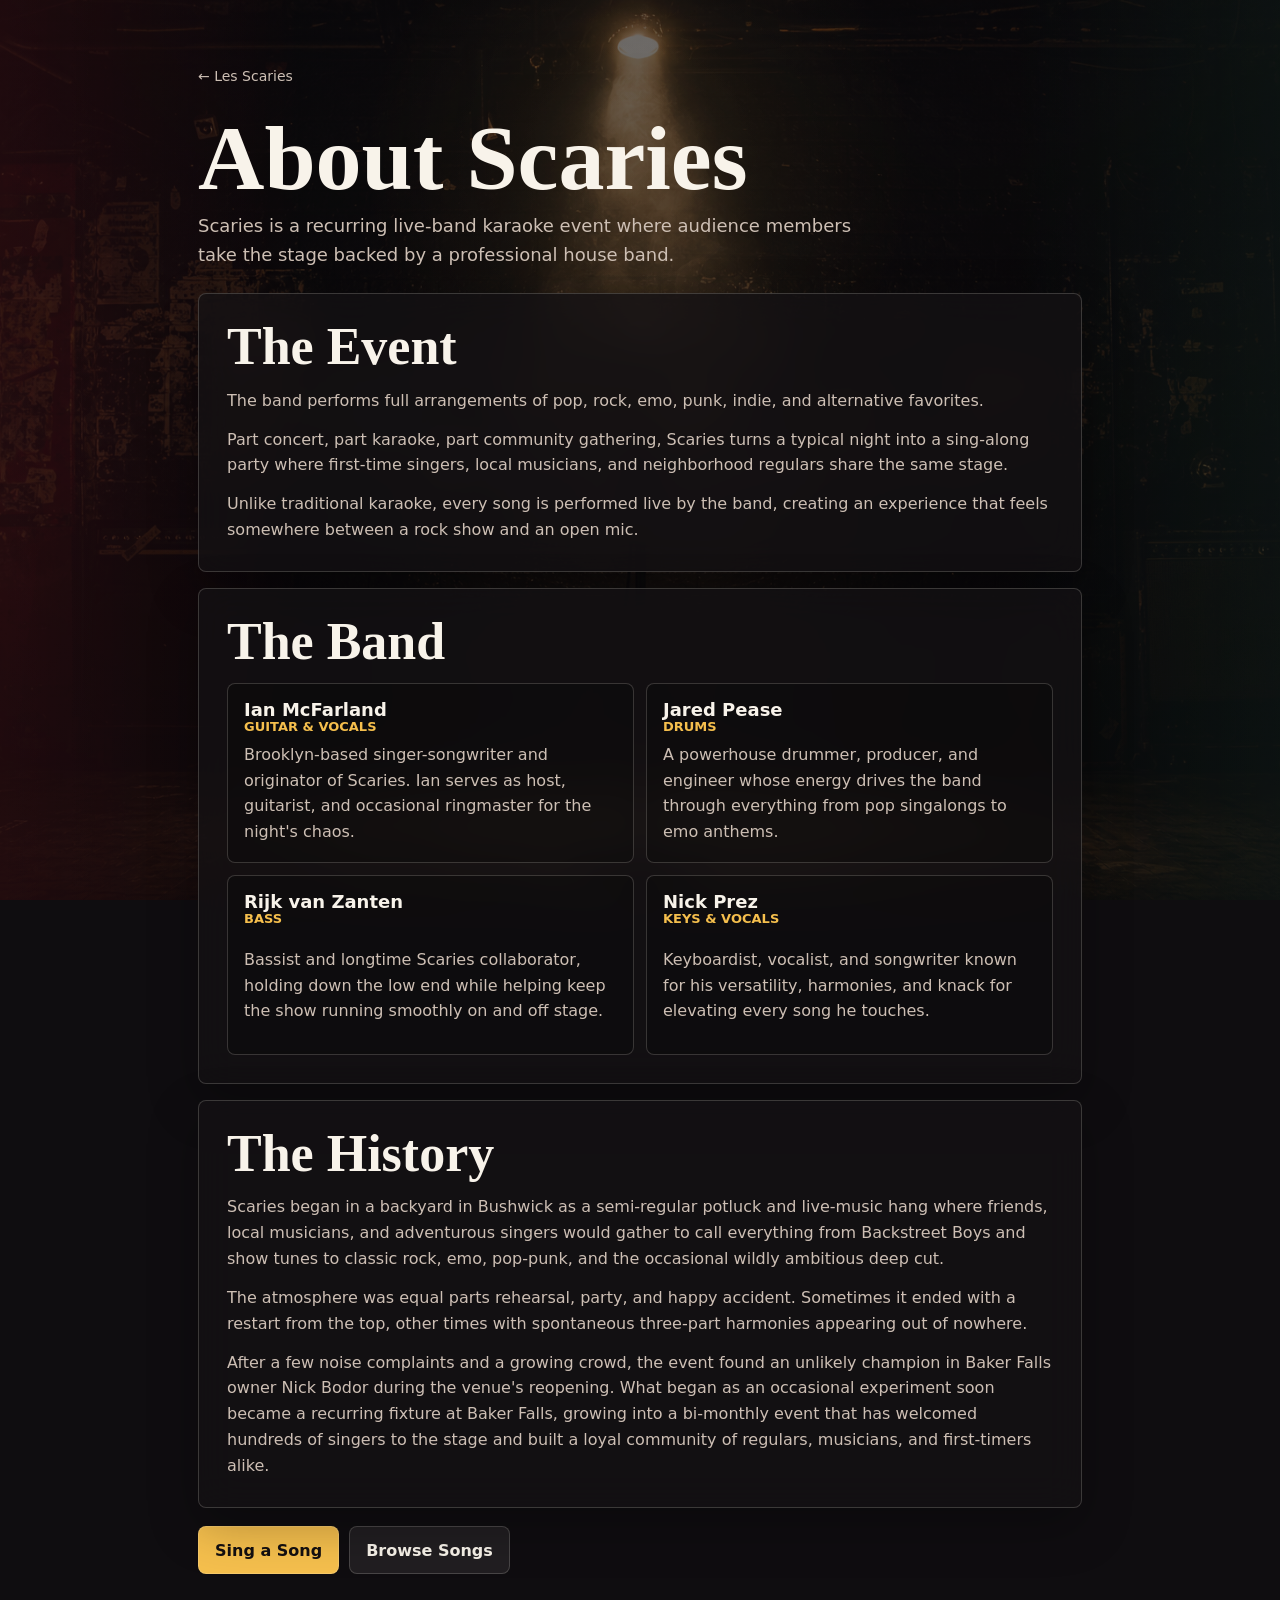
==== about.html @ 00993f41 "Add Scaries about page" ====
<!doctype html>
<html lang="en">
  <head>
    <meta charset="utf-8" />
    <meta name="viewport" content="width=device-width, initial-scale=1" />
    <title>About Scaries | Les Scaries</title>
    <meta
      name="description"
      content="Learn about Scaries, a recurring live-band karaoke event with a professional house band."
    />
    <style>
      :root {
        color-scheme: dark;
        --ink: #f8f3ea;
        --muted: #cdbfb4;
        --line: rgba(248, 243, 234, 0.18);
        --panel: rgba(20, 18, 20, 0.76);
        --red: #d92832;
        --gold: #f5bf4d;
        --green: #4ebf8d;
        --black: #0f0d10;
      }

      * {
        box-sizing: border-box;
      }

      body {
        margin: 0;
        min-height: 100vh;
        font-family:
          Inter, ui-sans-serif, system-ui, -apple-system, BlinkMacSystemFont,
          "Segoe UI", sans-serif;
        color: var(--ink);
        background:
          linear-gradient(180deg, rgba(15, 13, 16, 0.6), rgba(15, 13, 16, 0.92)),
          url("assets/les-scaries-stage.png") center / cover fixed,
          #0f0d10;
      }

      body::before {
        content: "";
        position: fixed;
        inset: 0;
        pointer-events: none;
        opacity: 0.42;
        background-image:
          radial-gradient(circle at 50% 18%, rgba(245, 191, 77, 0.16), transparent 18rem),
          linear-gradient(90deg, rgba(217, 40, 50, 0.26), transparent 24%, transparent 78%, rgba(78, 191, 141, 0.14)),
          linear-gradient(to bottom, rgba(0, 0, 0, 0.08), rgba(0, 0, 0, 0.76));
      }

      main {
        position: relative;
        z-index: 1;
        width: min(100%, 920px);
        margin: 0 auto;
        padding: clamp(24px, 5vw, 56px) 18px 40px;
      }

      .back {
        display: inline-flex;
        align-items: center;
        min-height: 40px;
        margin-bottom: 22px;
        color: var(--muted);
        text-decoration: none;
        font-size: 14px;
      }

      .back:hover,
      .back:focus-visible {
        color: var(--ink);
        outline: none;
      }

      header {
        display: grid;
        gap: 12px;
        max-width: 760px;
        margin-bottom: 24px;
      }

      h1,
      h2,
      h3 {
        margin: 0;
        letter-spacing: 0;
      }

      h1 {
        font-family: Georgia, "Times New Roman", serif;
        font-size: clamp(48px, 10vw, 92px);
        line-height: 0.88;
      }

      h2 {
        font-family: Georgia, "Times New Roman", serif;
        font-size: clamp(30px, 6vw, 52px);
        line-height: 0.95;
      }

      h3 {
        font-size: 18px;
        line-height: 1.1;
      }

      p {
        margin: 0;
        color: var(--muted);
        font-size: 16px;
        line-height: 1.62;
      }

      .lead {
        max-width: 42rem;
        font-size: 18px;
      }

      .section {
        display: grid;
        gap: 16px;
        margin-top: 16px;
        padding: clamp(18px, 4vw, 28px);
        border: 1px solid var(--line);
        border-radius: 8px;
        background: var(--panel);
        backdrop-filter: blur(18px);
        box-shadow: 0 18px 50px rgba(0, 0, 0, 0.28);
      }

      .copy {
        display: grid;
        gap: 13px;
      }

      .band {
        display: grid;
        grid-template-columns: repeat(2, minmax(0, 1fr));
        gap: 12px;
      }

      .member {
        display: grid;
        gap: 7px;
        min-height: 180px;
        padding: 16px;
        border: 1px solid var(--line);
        border-radius: 8px;
        background: rgba(0, 0, 0, 0.22);
      }

      .role {
        color: var(--gold);
        font-size: 13px;
        font-weight: 800;
        text-transform: uppercase;
      }

      .actions {
        display: flex;
        flex-wrap: wrap;
        gap: 10px;
        margin-top: 18px;
      }

      .button {
        min-height: 48px;
        display: inline-flex;
        align-items: center;
        justify-content: center;
        border: 1px solid rgba(248, 243, 234, 0.18);
        border-radius: 8px;
        padding: 0 16px;
        color: #130f10;
        background: var(--gold);
        font-weight: 800;
        text-decoration: none;
      }

      .secondary {
        color: var(--ink);
        background: rgba(248, 243, 234, 0.08);
      }

      @media (max-width: 720px) {
        body {
          background:
            linear-gradient(180deg, rgba(15, 13, 16, 0.5), rgba(15, 13, 16, 0.92)),
            url("assets/les-scaries-stage.png") 50% 0 / auto 100vh no-repeat fixed,
            #0f0d10;
        }

        .band {
          grid-template-columns: 1fr;
        }

        .actions {
          display: grid;
        }

        .button {
          width: 100%;
        }
      }
    </style>
  </head>
  <body>
    <main>
      <a class="back" href="index.html">&larr; Les Scaries</a>

      <header>
        <h1>About Scaries</h1>
        <p class="lead">
          Scaries is a recurring live-band karaoke event where audience members take the
          stage backed by a professional house band.
        </p>
      </header>

      <section class="section">
        <h2>The Event</h2>
        <div class="copy">
          <p>
            The band performs full arrangements of pop, rock, emo, punk, indie, and
            alternative favorites.
          </p>
          <p>
            Part concert, part karaoke, part community gathering, Scaries turns a typical
            night into a sing-along party where first-time singers, local musicians, and
            neighborhood regulars share the same stage.
          </p>
          <p>
            Unlike traditional karaoke, every song is performed live by the band, creating an
            experience that feels somewhere between a rock show and an open mic.
          </p>
        </div>
      </section>

      <section class="section">
        <h2>The Band</h2>
        <div class="band">
          <article class="member">
            <div>
              <h3>Ian McFarland</h3>
              <div class="role">Guitar &amp; Vocals</div>
            </div>
            <p>
              Brooklyn-based singer-songwriter and originator of Scaries. Ian serves as host,
              guitarist, and occasional ringmaster for the night's chaos.
            </p>
          </article>

          <article class="member">
            <div>
              <h3>Jared Pease</h3>
              <div class="role">Drums</div>
            </div>
            <p>
              A powerhouse drummer, producer, and engineer whose energy drives the band
              through everything from pop singalongs to emo anthems.
            </p>
          </article>

          <article class="member">
            <div>
              <h3>Rijk van Zanten</h3>
              <div class="role">Bass</div>
            </div>
            <p>
              Bassist and longtime Scaries collaborator, holding down the low end while
              helping keep the show running smoothly on and off stage.
            </p>
          </article>

          <article class="member">
            <div>
              <h3>Nick Prez</h3>
              <div class="role">Keys &amp; Vocals</div>
            </div>
            <p>
              Keyboardist, vocalist, and songwriter known for his versatility, harmonies, and
              knack for elevating every song he touches.
            </p>
          </article>
        </div>
      </section>

      <section class="section">
        <h2>The History</h2>
        <div class="copy">
          <p>
            Scaries began in a backyard in Bushwick as a semi-regular potluck and live-music
            hang where friends, local musicians, and adventurous singers would gather to call
            everything from Backstreet Boys and show tunes to classic rock, emo, pop-punk, and
            the occasional wildly ambitious deep cut.
          </p>
          <p>
            The atmosphere was equal parts rehearsal, party, and happy accident. Sometimes it
            ended with a restart from the top, other times with spontaneous three-part
            harmonies appearing out of nowhere.
          </p>
          <p>
            After a few noise complaints and a growing crowd, the event found an unlikely
            champion in Baker Falls owner Nick Bodor during the venue's reopening. What began
            as an occasional experiment soon became a recurring fixture at Baker Falls, growing
            into a bi-monthly event that has welcomed hundreds of singers to the stage and
            built a loyal community of regulars, musicians, and first-timers alike.
          </p>
        </div>
      </section>

      <nav class="actions" aria-label="Next actions">
        <a class="button" href="signup.html">Sing a Song</a>
        <a
          class="button secondary"
          href="https://open.spotify.com/playlist/4KyUr7vipHnMKR1Wc5ZtrO?si=b78c5e3c3eaf45b2"
        >
          Browse Songs
        </a>
      </nav>
    </main>
  </body>
</html>
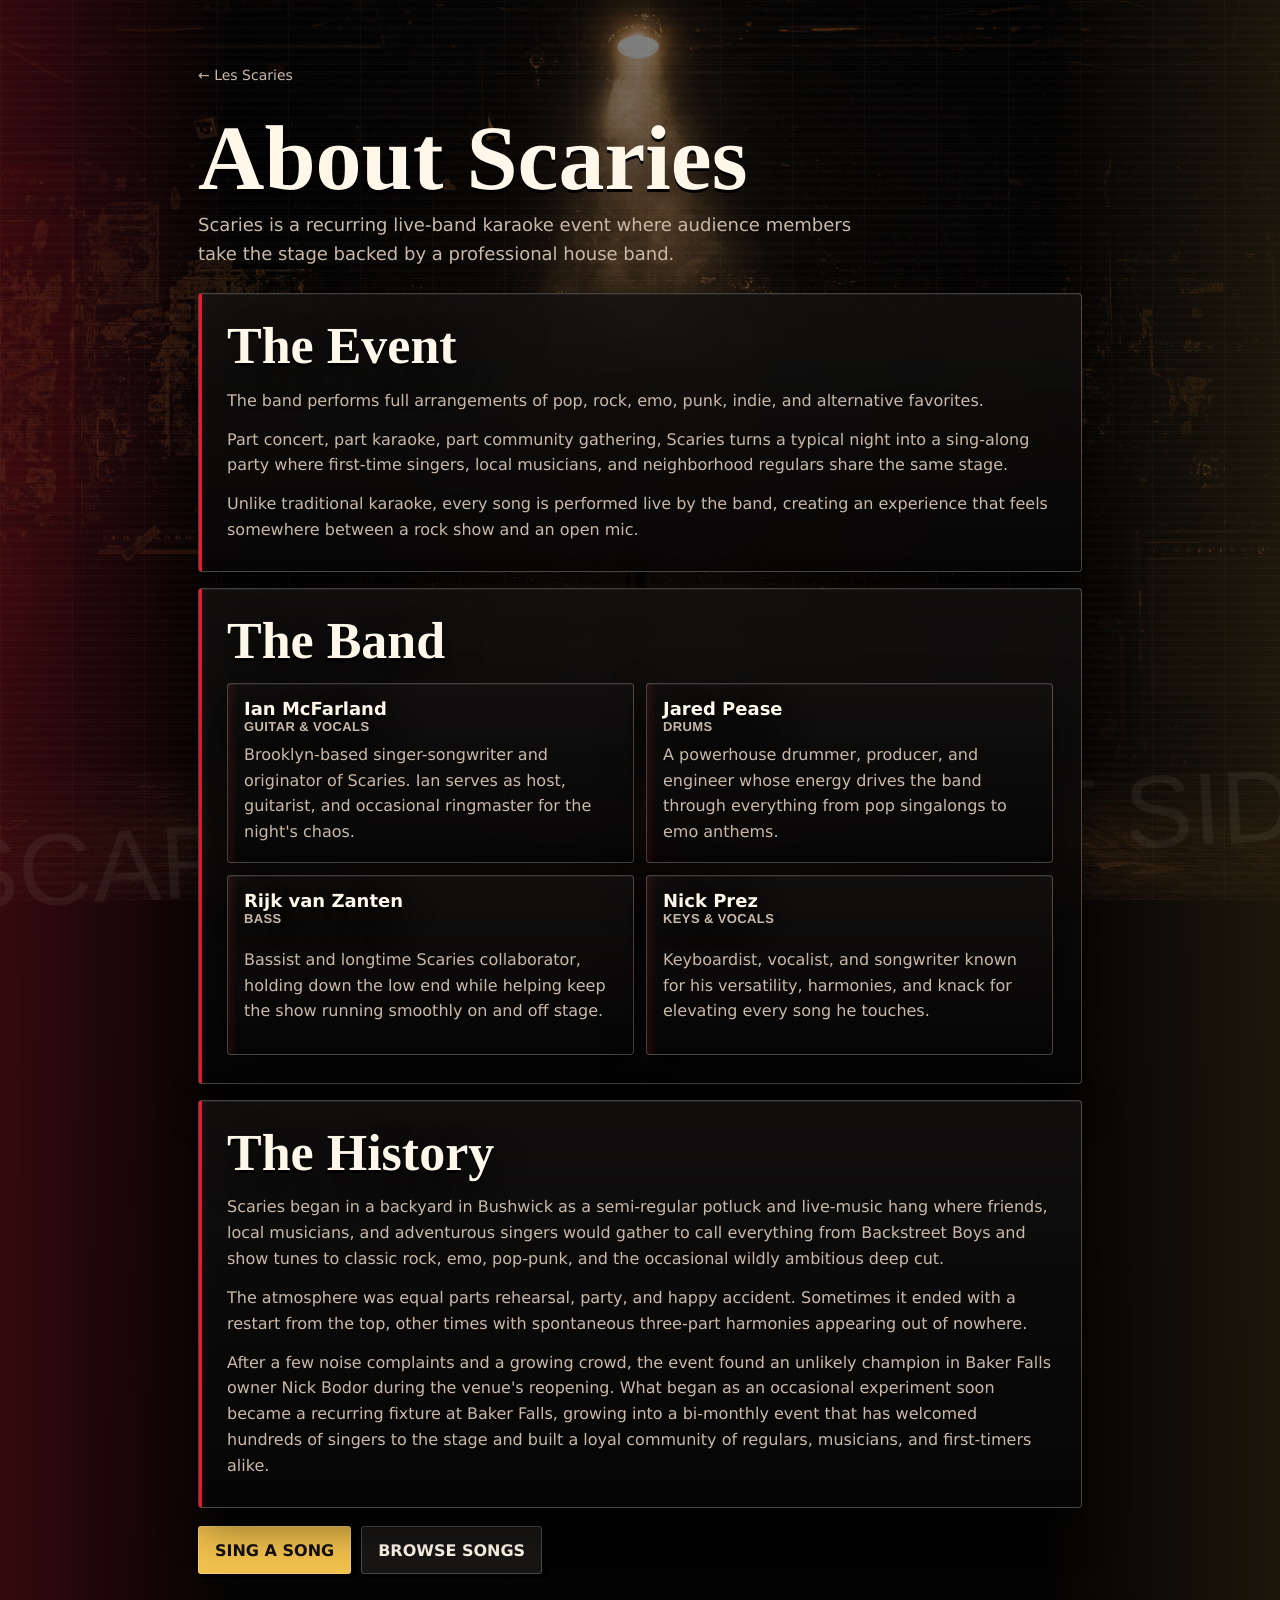
==== commit 12364637: "Add downtown punk noir branding" ====
--- a/about.html
+++ b/about.html
@@ -204,6 +204,7 @@
         }
       }
     </style>
+    <link rel="stylesheet" href="brand.css?v=les-punk-1" />
   </head>
   <body>
     <main>
@@ -311,12 +312,7 @@
 
       <nav class="actions" aria-label="Next actions">
         <a class="button" href="signup.html">Sing a Song</a>
-        <a
-          class="button secondary"
-          href="https://open.spotify.com/playlist/4KyUr7vipHnMKR1Wc5ZtrO?si=b78c5e3c3eaf45b2"
-        >
-          Browse Songs
-        </a>
+        <a class="button secondary" href="songs.html">Browse Songs</a>
       </nav>
     </main>
   </body>
--- a/brand.css
+++ b/brand.css
@@ -0,0 +1,288 @@
+:root {
+  --ink: #fff8ea;
+  --muted: #c8b9a8;
+  --line: rgba(255, 248, 234, 0.22);
+  --panel: rgba(9, 8, 8, 0.86);
+  --field: rgba(255, 248, 234, 0.075);
+  --red: #e21d2f;
+  --gold: #f2c14d;
+  --green: #55d092;
+  --violet: #6b5dff;
+  --blue: #5fa7ff;
+  --black: #070606;
+}
+
+* {
+  text-rendering: geometricPrecision;
+}
+
+[hidden] {
+  display: none !important;
+}
+
+body {
+  color: var(--ink);
+  background:
+    linear-gradient(90deg, rgba(226, 29, 47, 0.22), transparent 18%, transparent 82%, rgba(242, 193, 77, 0.10)),
+    linear-gradient(180deg, rgba(4, 3, 3, 0.5), rgba(4, 3, 3, 0.96)),
+    url("assets/les-scaries-stage.png") center / cover fixed,
+    #070606;
+}
+
+body::before {
+  content: "";
+  position: fixed;
+  inset: 0;
+  z-index: 0;
+  pointer-events: none;
+  opacity: 0.5;
+  background-image:
+    linear-gradient(90deg, rgba(255, 248, 234, 0.05) 1px, transparent 1px),
+    repeating-linear-gradient(0deg, rgba(255, 248, 234, 0.045) 0 1px, transparent 1px 7px),
+    linear-gradient(180deg, transparent, rgba(0, 0, 0, 0.7));
+  background-size: 72px 72px, 100% 9px, 100% 100%;
+  mix-blend-mode: screen;
+}
+
+body::after {
+  content: "SCARIES   LOWER EAST SIDE   LIVE BAND KARAOKE";
+  position: fixed;
+  left: -4vw;
+  right: -4vw;
+  bottom: 2.1vh;
+  z-index: 0;
+  pointer-events: none;
+  color: rgba(255, 248, 234, 0.055);
+  font-family: Impact, Haettenschweiler, "Arial Black", sans-serif;
+  font-size: clamp(38px, 8vw, 112px);
+  line-height: 0.82;
+  letter-spacing: 0;
+  text-transform: uppercase;
+  white-space: nowrap;
+  transform: rotate(-3deg);
+}
+
+main {
+  position: relative;
+  z-index: 1;
+}
+
+h1,
+h2,
+h3 {
+  color: var(--ink);
+  text-shadow: 0 3px 0 #000, 0 12px 34px rgba(0, 0, 0, 0.62);
+}
+
+h1 {
+  letter-spacing: 0;
+}
+
+p,
+small,
+.description,
+.queue-time,
+.host-meta,
+.role {
+  color: var(--muted);
+}
+
+a {
+  text-decoration-thickness: 1px;
+  text-underline-offset: 0.18em;
+}
+
+.panel,
+.section,
+.member,
+.link,
+.host-card,
+.catalog-song,
+.queue-item,
+.selected-song,
+.payment-code,
+.empty,
+.empty-door,
+.door-stat,
+input,
+button,
+.button {
+  border-radius: 4px;
+}
+
+.panel,
+.section,
+.link,
+.host-card,
+.member {
+  position: relative;
+  border-color: rgba(255, 248, 234, 0.24);
+  background:
+    linear-gradient(90deg, rgba(226, 29, 47, 0.12), transparent 9px),
+    linear-gradient(180deg, rgba(255, 248, 234, 0.035), rgba(0, 0, 0, 0.18)),
+    var(--panel);
+  box-shadow:
+    0 18px 44px rgba(0, 0, 0, 0.48),
+    inset 0 1px 0 rgba(255, 248, 234, 0.06);
+}
+
+.panel::before,
+.section::before,
+.host-card::before {
+  content: "";
+  position: absolute;
+  left: 0;
+  top: 0;
+  bottom: 0;
+  width: 3px;
+  background: var(--red);
+}
+
+.link {
+  overflow: hidden;
+  transition:
+    border-color 160ms ease,
+    transform 160ms ease,
+    background 160ms ease;
+}
+
+.link:hover,
+.link:focus-visible {
+  border-color: rgba(255, 248, 234, 0.55);
+  background:
+    linear-gradient(90deg, rgba(226, 29, 47, 0.20), transparent 14px),
+    rgba(10, 9, 9, 0.94);
+  transform: translateY(-1px);
+  outline: none;
+}
+
+.title,
+label,
+.count,
+.status,
+.role,
+.status-pill,
+.door-stat span,
+.payment-code span {
+  font-family: Impact, Haettenschweiler, "Arial Black", sans-serif;
+  font-weight: 900;
+  letter-spacing: 0.03em;
+  text-transform: uppercase;
+}
+
+.title {
+  font-size: 19px;
+}
+
+.icon,
+.queue-number {
+  border: 1px solid rgba(0, 0, 0, 0.75);
+  border-radius: 2px;
+  box-shadow:
+    3px 3px 0 #000,
+    inset 0 0 0 1px rgba(255, 248, 234, 0.18);
+}
+
+.mark {
+  border: 2px solid var(--ink);
+  border-radius: 50%;
+  background:
+    radial-gradient(circle at 50% 50%, #e21d2f 0 31%, #050404 32% 100%);
+  box-shadow:
+    7px 7px 0 #000,
+    0 0 0 5px rgba(255, 248, 234, 0.08);
+}
+
+.mark text {
+  fill: var(--ink);
+}
+
+button,
+.button {
+  border-color: rgba(255, 248, 234, 0.22);
+  border-radius: 3px;
+  box-shadow: 4px 4px 0 #000;
+  text-transform: uppercase;
+}
+
+button:active,
+.button:active {
+  transform: translate(2px, 2px);
+  box-shadow: 2px 2px 0 #000;
+}
+
+.secondary {
+  background: rgba(255, 248, 234, 0.08);
+}
+
+input {
+  border-color: rgba(255, 248, 234, 0.28);
+  background:
+    linear-gradient(180deg, rgba(255, 248, 234, 0.06), rgba(0, 0, 0, 0.18)),
+    var(--field);
+}
+
+input:focus {
+  border-color: var(--red);
+  outline: 3px solid rgba(226, 29, 47, 0.2);
+}
+
+.song-result,
+.catalog-song,
+.queue-item,
+.door-stat,
+.payment-code {
+  background:
+    linear-gradient(90deg, rgba(255, 248, 234, 0.035), transparent),
+    rgba(0, 0, 0, 0.36);
+}
+
+.song-result:hover,
+.song-result:focus-visible {
+  border-color: var(--gold);
+  outline: none;
+}
+
+.red,
+.no {
+  background: var(--red);
+}
+
+.gold {
+  background: var(--gold);
+}
+
+.green,
+.yes {
+  background: var(--green);
+}
+
+.warn,
+.blue {
+  background: var(--blue);
+}
+
+.black {
+  background: #050404;
+}
+
+footer {
+  font-family: Impact, Haettenschweiler, "Arial Black", sans-serif;
+  letter-spacing: 0.06em;
+  text-transform: uppercase;
+}
+
+@media (max-width: 640px) {
+  body {
+    background:
+      linear-gradient(90deg, rgba(226, 29, 47, 0.18), transparent 34%),
+      linear-gradient(180deg, rgba(4, 3, 3, 0.38), rgba(4, 3, 3, 0.96)),
+      url("assets/les-scaries-stage.png") 50% 0 / auto 100vh no-repeat fixed,
+      #070606;
+  }
+
+  body::after {
+    bottom: 0.8vh;
+    font-size: 44px;
+  }
+}
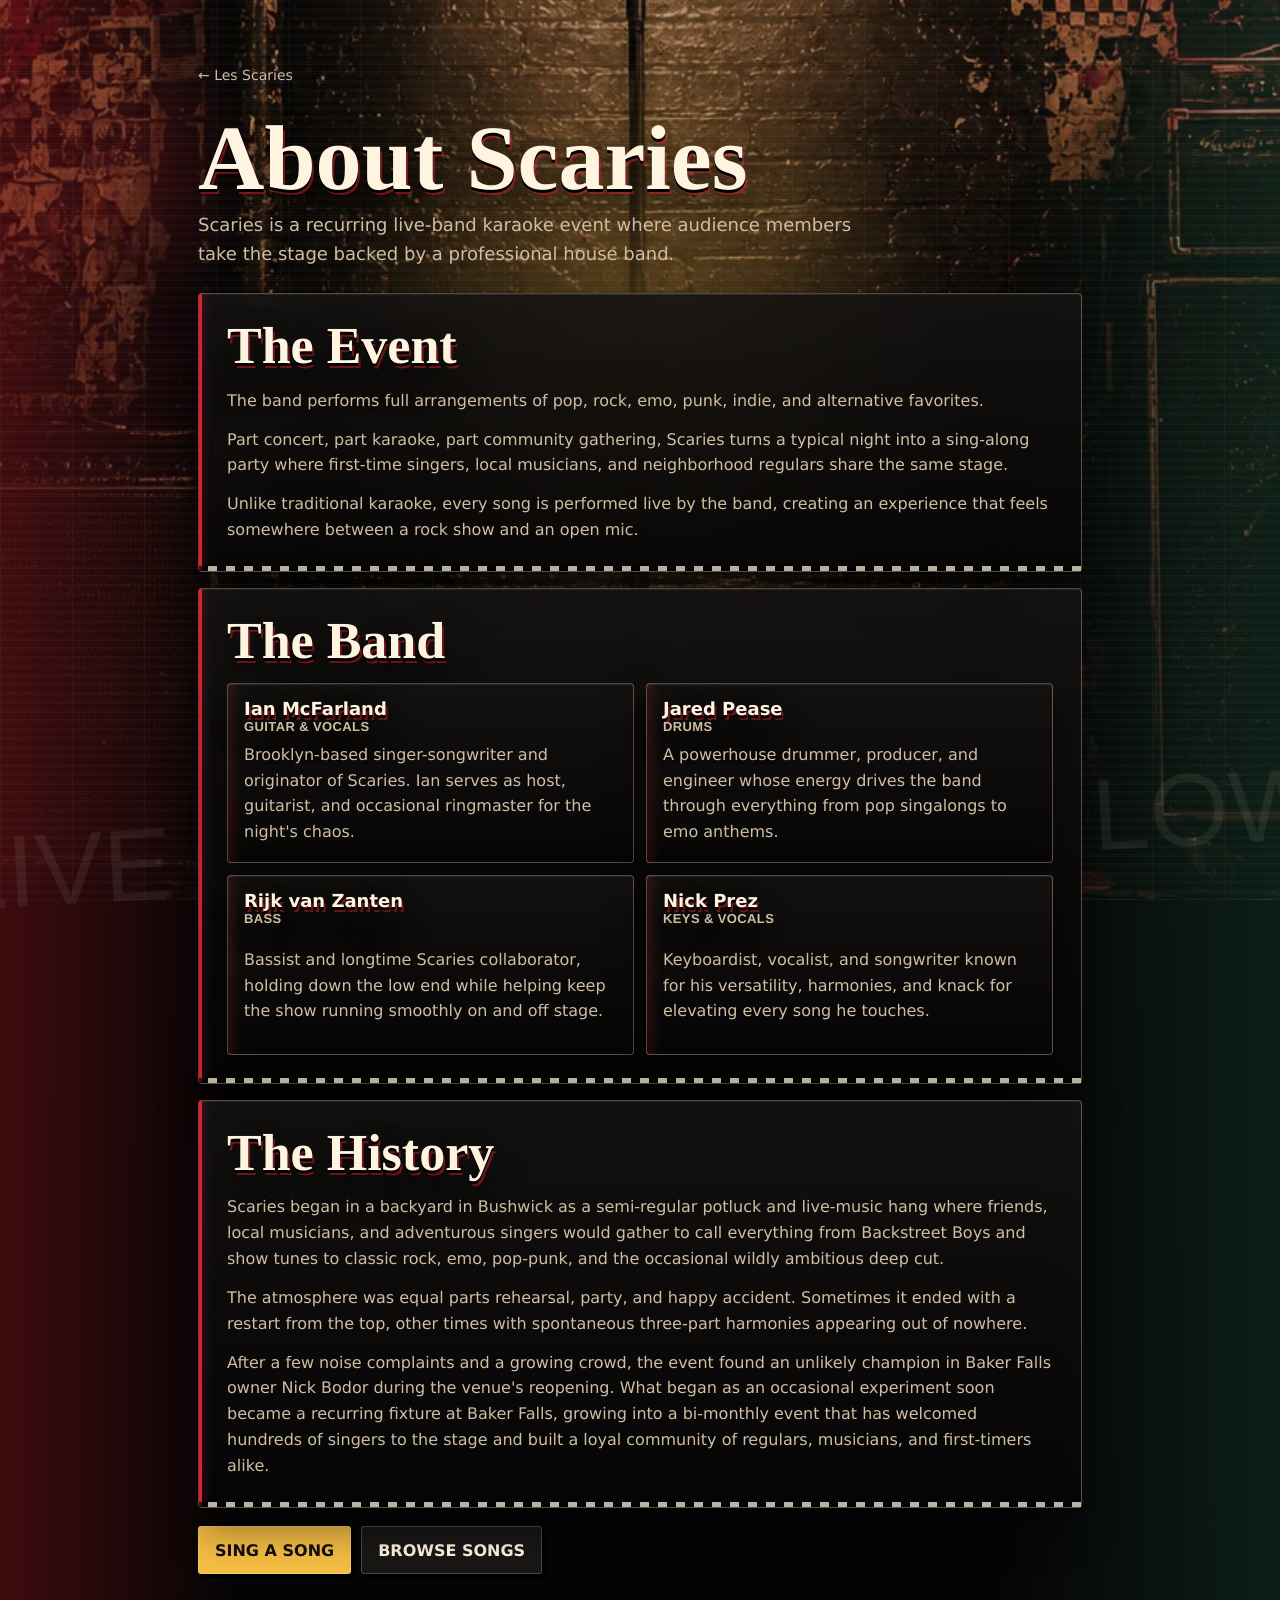
==== commit acd8b1ea: "Punch up punk ska branding" ====
--- a/about.html
+++ b/about.html
@@ -34,7 +34,7 @@
         color: var(--ink);
         background:
           linear-gradient(180deg, rgba(15, 13, 16, 0.6), rgba(15, 13, 16, 0.92)),
-          url("assets/les-scaries-stage.png") center / cover fixed,
+          url("assets/scaries-club-stage.webp") center / cover fixed,
           #0f0d10;
       }
 
@@ -187,7 +187,7 @@
         body {
           background:
             linear-gradient(180deg, rgba(15, 13, 16, 0.5), rgba(15, 13, 16, 0.92)),
-            url("assets/les-scaries-stage.png") 50% 0 / auto 100vh no-repeat fixed,
+            url("assets/scaries-club-stage.webp") 50% 0 / auto 100vh no-repeat fixed,
             #0f0d10;
         }
 
@@ -204,7 +204,7 @@
         }
       }
     </style>
-    <link rel="stylesheet" href="brand.css?v=les-punk-1" />
+    <link rel="stylesheet" href="brand.css?v=cbgb-ska-1" />
   </head>
   <body>
     <main>
--- a/brand.css
+++ b/brand.css
@@ -1,15 +1,17 @@
 :root {
-  --ink: #fff8ea;
-  --muted: #c8b9a8;
+  --ink: #fff4df;
+  --paper: #f4ead5;
+  --muted: #d0bda3;
   --line: rgba(255, 248, 234, 0.22);
-  --panel: rgba(9, 8, 8, 0.86);
+  --panel: rgba(8, 7, 7, 0.88);
   --field: rgba(255, 248, 234, 0.075);
-  --red: #e21d2f;
-  --gold: #f2c14d;
-  --green: #55d092;
-  --violet: #6b5dff;
-  --blue: #5fa7ff;
-  --black: #070606;
+  --red: #e11f2d;
+  --gold: #f4bd43;
+  --green: #36b889;
+  --violet: #7758ee;
+  --blue: #4ea3e6;
+  --black: #050404;
+  --checker: repeating-conic-gradient(#f5ead4 0 25%, #050404 0 50%) 0 0 / 18px 18px;
 }
 
 * {
@@ -23,9 +25,10 @@
 body {
   color: var(--ink);
   background:
-    linear-gradient(90deg, rgba(226, 29, 47, 0.22), transparent 18%, transparent 82%, rgba(242, 193, 77, 0.10)),
-    linear-gradient(180deg, rgba(4, 3, 3, 0.5), rgba(4, 3, 3, 0.96)),
-    url("assets/les-scaries-stage.png") center / cover fixed,
+    radial-gradient(circle at 50% 21%, rgba(244, 189, 67, 0.24), transparent 19rem),
+    linear-gradient(90deg, rgba(225, 31, 45, 0.26), transparent 18%, transparent 78%, rgba(54, 184, 137, 0.14)),
+    linear-gradient(180deg, rgba(5, 4, 4, 0.28), rgba(5, 4, 4, 0.94)),
+    url("assets/scaries-club-stage.webp") center / cover fixed,
     #070606;
 }
 
@@ -35,24 +38,25 @@
   inset: 0;
   z-index: 0;
   pointer-events: none;
-  opacity: 0.5;
+  opacity: 0.66;
   background-image:
-    linear-gradient(90deg, rgba(255, 248, 234, 0.05) 1px, transparent 1px),
-    repeating-linear-gradient(0deg, rgba(255, 248, 234, 0.045) 0 1px, transparent 1px 7px),
+    linear-gradient(90deg, rgba(255, 244, 223, 0.045) 1px, transparent 1px),
+    repeating-linear-gradient(0deg, rgba(255, 244, 223, 0.05) 0 1px, transparent 1px 7px),
+    radial-gradient(circle at 11% 19%, rgba(225, 31, 45, 0.18), transparent 8rem),
     linear-gradient(180deg, transparent, rgba(0, 0, 0, 0.7));
-  background-size: 72px 72px, 100% 9px, 100% 100%;
+  background-size: 72px 72px, 100% 9px, 100% 100%, 100% 100%;
   mix-blend-mode: screen;
 }
 
 body::after {
-  content: "SCARIES   LOWER EAST SIDE   LIVE BAND KARAOKE";
+  content: "LIVE BAND KARAOKE  /  LOWER EAST SIDE  /  SCARIES";
   position: fixed;
   left: -4vw;
   right: -4vw;
   bottom: 2.1vh;
   z-index: 0;
   pointer-events: none;
-  color: rgba(255, 248, 234, 0.055);
+  color: rgba(255, 244, 223, 0.07);
   font-family: Impact, Haettenschweiler, "Arial Black", sans-serif;
   font-size: clamp(38px, 8vw, 112px);
   line-height: 0.82;
@@ -71,7 +75,10 @@
 h2,
 h3 {
   color: var(--ink);
-  text-shadow: 0 3px 0 #000, 0 12px 34px rgba(0, 0, 0, 0.62);
+  text-shadow:
+    0 3px 0 #000,
+    2px 5px 0 rgba(225, 31, 45, 0.46),
+    0 16px 34px rgba(0, 0, 0, 0.72);
 }
 
 h1 {
@@ -116,14 +123,29 @@
 .host-card,
 .member {
   position: relative;
-  border-color: rgba(255, 248, 234, 0.24);
-  background:
-    linear-gradient(90deg, rgba(226, 29, 47, 0.12), transparent 9px),
-    linear-gradient(180deg, rgba(255, 248, 234, 0.035), rgba(0, 0, 0, 0.18)),
+  border-color: rgba(255, 244, 223, 0.28);
+  background:
+    linear-gradient(90deg, rgba(225, 31, 45, 0.16), transparent 12px),
+    linear-gradient(180deg, rgba(255, 244, 223, 0.045), rgba(0, 0, 0, 0.22)),
     var(--panel);
   box-shadow:
     0 18px 44px rgba(0, 0, 0, 0.48),
-    inset 0 1px 0 rgba(255, 248, 234, 0.06);
+    inset 0 1px 0 rgba(255, 244, 223, 0.08);
+}
+
+.panel::after,
+.section::after,
+.link::after,
+.host-card::after {
+  content: "";
+  position: absolute;
+  left: 0;
+  right: 0;
+  bottom: 0;
+  height: 5px;
+  background: var(--checker);
+  opacity: 0.76;
+  pointer-events: none;
 }
 
 .panel::before,
@@ -146,11 +168,29 @@
     background 160ms ease;
 }
 
+.link::before {
+  content: "";
+  position: absolute;
+  left: 0;
+  top: 0;
+  bottom: 5px;
+  width: 3px;
+  background: var(--red);
+}
+
+.link:nth-child(2n)::before {
+  background: var(--gold);
+}
+
+.link:nth-child(3n)::before {
+  background: var(--green);
+}
+
 .link:hover,
 .link:focus-visible {
-  border-color: rgba(255, 248, 234, 0.55);
-  background:
-    linear-gradient(90deg, rgba(226, 29, 47, 0.20), transparent 14px),
+  border-color: rgba(255, 244, 223, 0.62);
+  background:
+    linear-gradient(90deg, rgba(225, 31, 45, 0.24), transparent 14px),
     rgba(10, 9, 9, 0.94);
   transform: translateY(-1px);
   outline: none;
@@ -183,14 +223,31 @@
     inset 0 0 0 1px rgba(255, 248, 234, 0.18);
 }
 
+.icon {
+  background-image:
+    linear-gradient(135deg, rgba(255, 244, 223, 0.20), transparent 42%),
+    var(--checker);
+  color: #080606;
+}
+
 .mark {
+  position: relative;
   border: 2px solid var(--ink);
   border-radius: 50%;
   background:
-    radial-gradient(circle at 50% 50%, #e21d2f 0 31%, #050404 32% 100%);
+    radial-gradient(circle at 50% 50%, #e11f2d 0 29%, #050404 30% 51%, #f4ead5 52% 57%, #050404 58% 100%);
   box-shadow:
     7px 7px 0 #000,
     0 0 0 5px rgba(255, 248, 234, 0.08);
+}
+
+.mark::after {
+  content: "";
+  position: absolute;
+  inset: 7px;
+  border-radius: 50%;
+  border: 2px dashed rgba(255, 244, 223, 0.54);
+  pointer-events: none;
 }
 
 .mark text {
@@ -205,6 +262,15 @@
   text-transform: uppercase;
 }
 
+button:hover,
+.button:hover,
+button:focus-visible,
+.button:focus-visible {
+  filter: contrast(1.08) saturate(1.08);
+  outline: 2px solid rgba(255, 244, 223, 0.28);
+  outline-offset: 3px;
+}
+
 button:active,
 .button:active {
   transform: translate(2px, 2px);
@@ -233,7 +299,7 @@
 .door-stat,
 .payment-code {
   background:
-    linear-gradient(90deg, rgba(255, 248, 234, 0.035), transparent),
+    linear-gradient(90deg, rgba(255, 244, 223, 0.045), transparent),
     rgba(0, 0, 0, 0.36);
 }
 
@@ -262,8 +328,31 @@
   background: var(--blue);
 }
 
+.violet {
+  background:
+    linear-gradient(135deg, rgba(5, 4, 4, 0.12), transparent),
+    var(--violet);
+}
+
+.cream {
+  background: var(--paper);
+}
+
 .black {
   background: #050404;
+}
+
+.write-in-result {
+  background:
+    linear-gradient(90deg, rgba(244, 189, 67, 0.16), transparent),
+    rgba(0, 0, 0, 0.56);
+}
+
+.selected-song {
+  border-color: rgba(54, 184, 137, 0.72);
+  background:
+    linear-gradient(90deg, rgba(54, 184, 137, 0.18), transparent),
+    rgba(0, 0, 0, 0.38);
 }
 
 footer {
@@ -275,9 +364,10 @@
 @media (max-width: 640px) {
   body {
     background:
-      linear-gradient(90deg, rgba(226, 29, 47, 0.18), transparent 34%),
+      radial-gradient(circle at 50% 16%, rgba(244, 189, 67, 0.20), transparent 13rem),
+      linear-gradient(90deg, rgba(225, 31, 45, 0.18), transparent 34%),
       linear-gradient(180deg, rgba(4, 3, 3, 0.38), rgba(4, 3, 3, 0.96)),
-      url("assets/les-scaries-stage.png") 50% 0 / auto 100vh no-repeat fixed,
+      url("assets/scaries-club-stage.webp") 50% 0 / auto 100vh no-repeat fixed,
       #070606;
   }
 
@@ -285,4 +375,11 @@
     bottom: 0.8vh;
     font-size: 44px;
   }
-}
+
+  .panel::after,
+  .section::after,
+  .link::after,
+  .host-card::after {
+    height: 4px;
+  }
+}
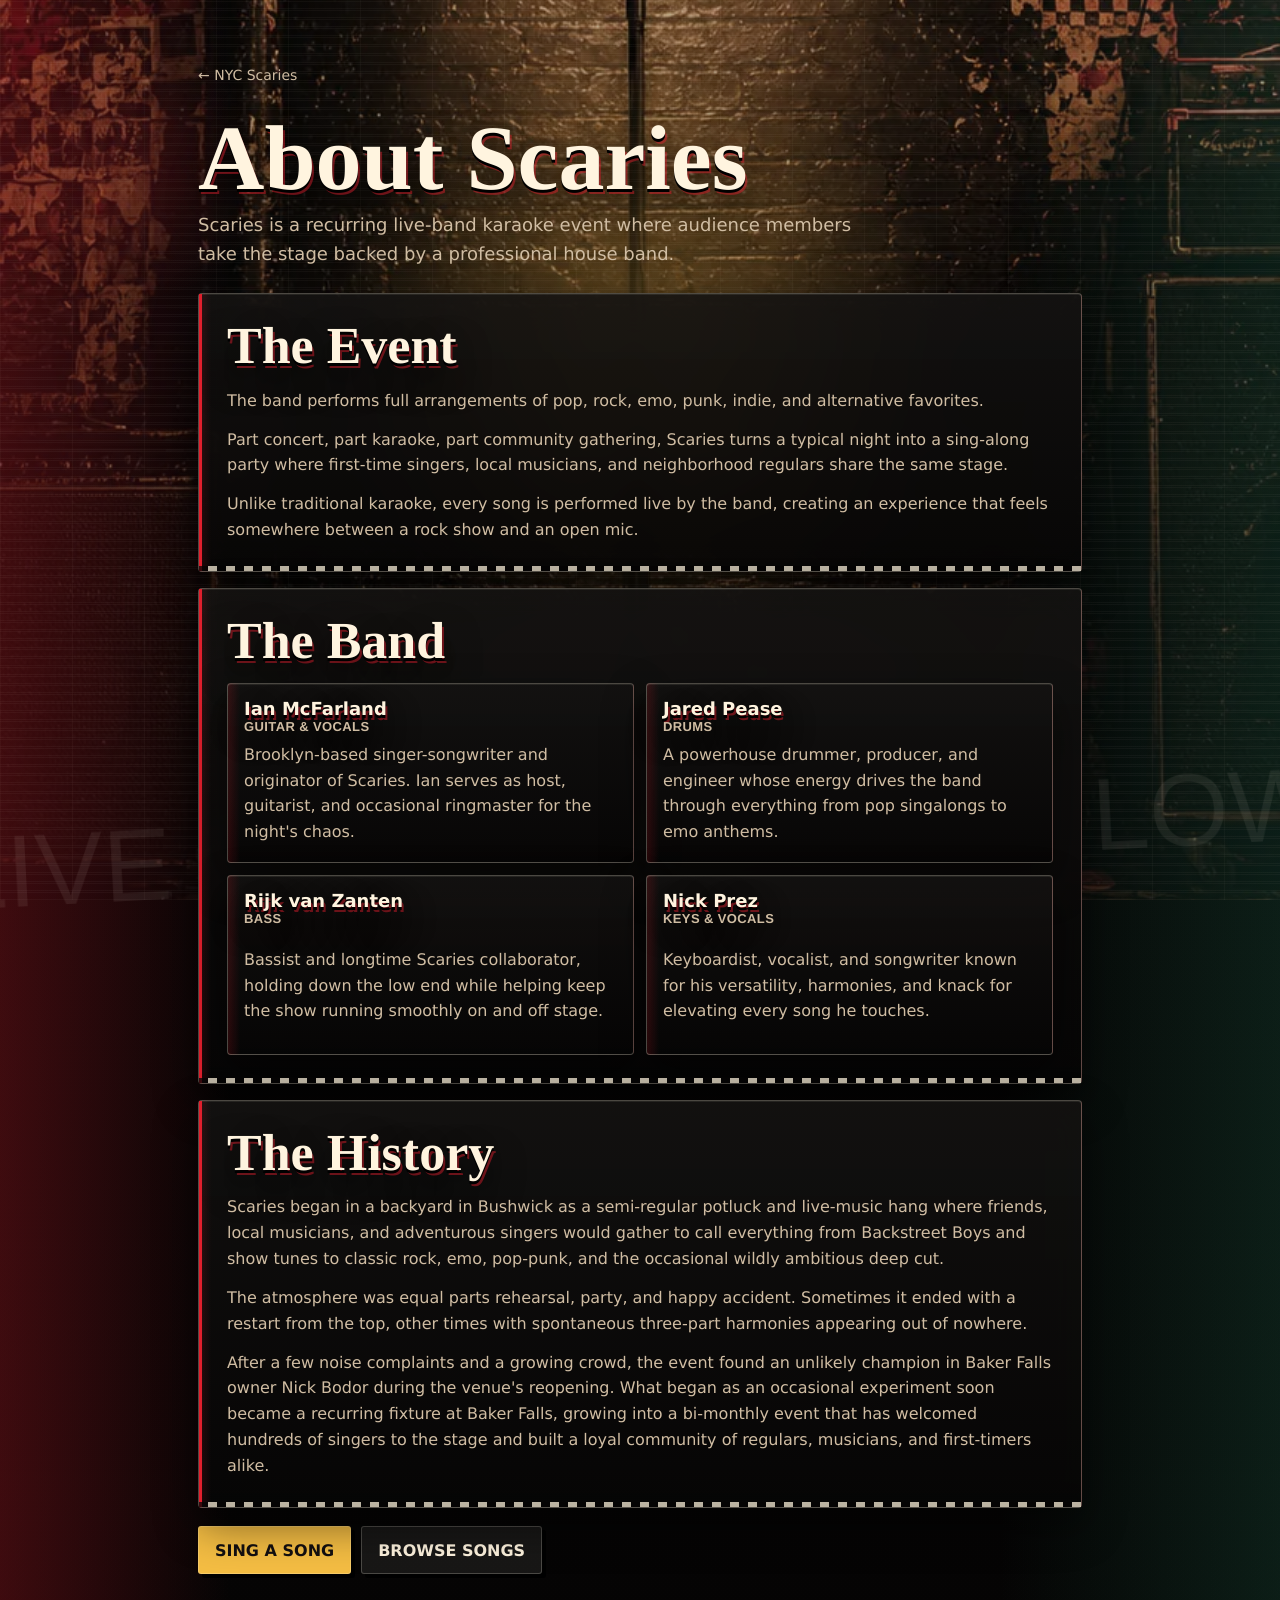
==== commit 9a3bf5c6: "Rename public brand to NYC Scaries" ====
--- a/about.html
+++ b/about.html
@@ -3,7 +3,7 @@
   <head>
     <meta charset="utf-8" />
     <meta name="viewport" content="width=device-width, initial-scale=1" />
-    <title>About Scaries | Les Scaries</title>
+    <title>About Scaries | NYC Scaries</title>
     <meta
       name="description"
       content="Learn about Scaries, a recurring live-band karaoke event with a professional house band."
@@ -208,7 +208,7 @@
   </head>
   <body>
     <main>
-      <a class="back" href="index.html">&larr; Les Scaries</a>
+      <a class="back" href="index.html">&larr; NYC Scaries</a>
 
       <header>
         <h1>About Scaries</h1>
